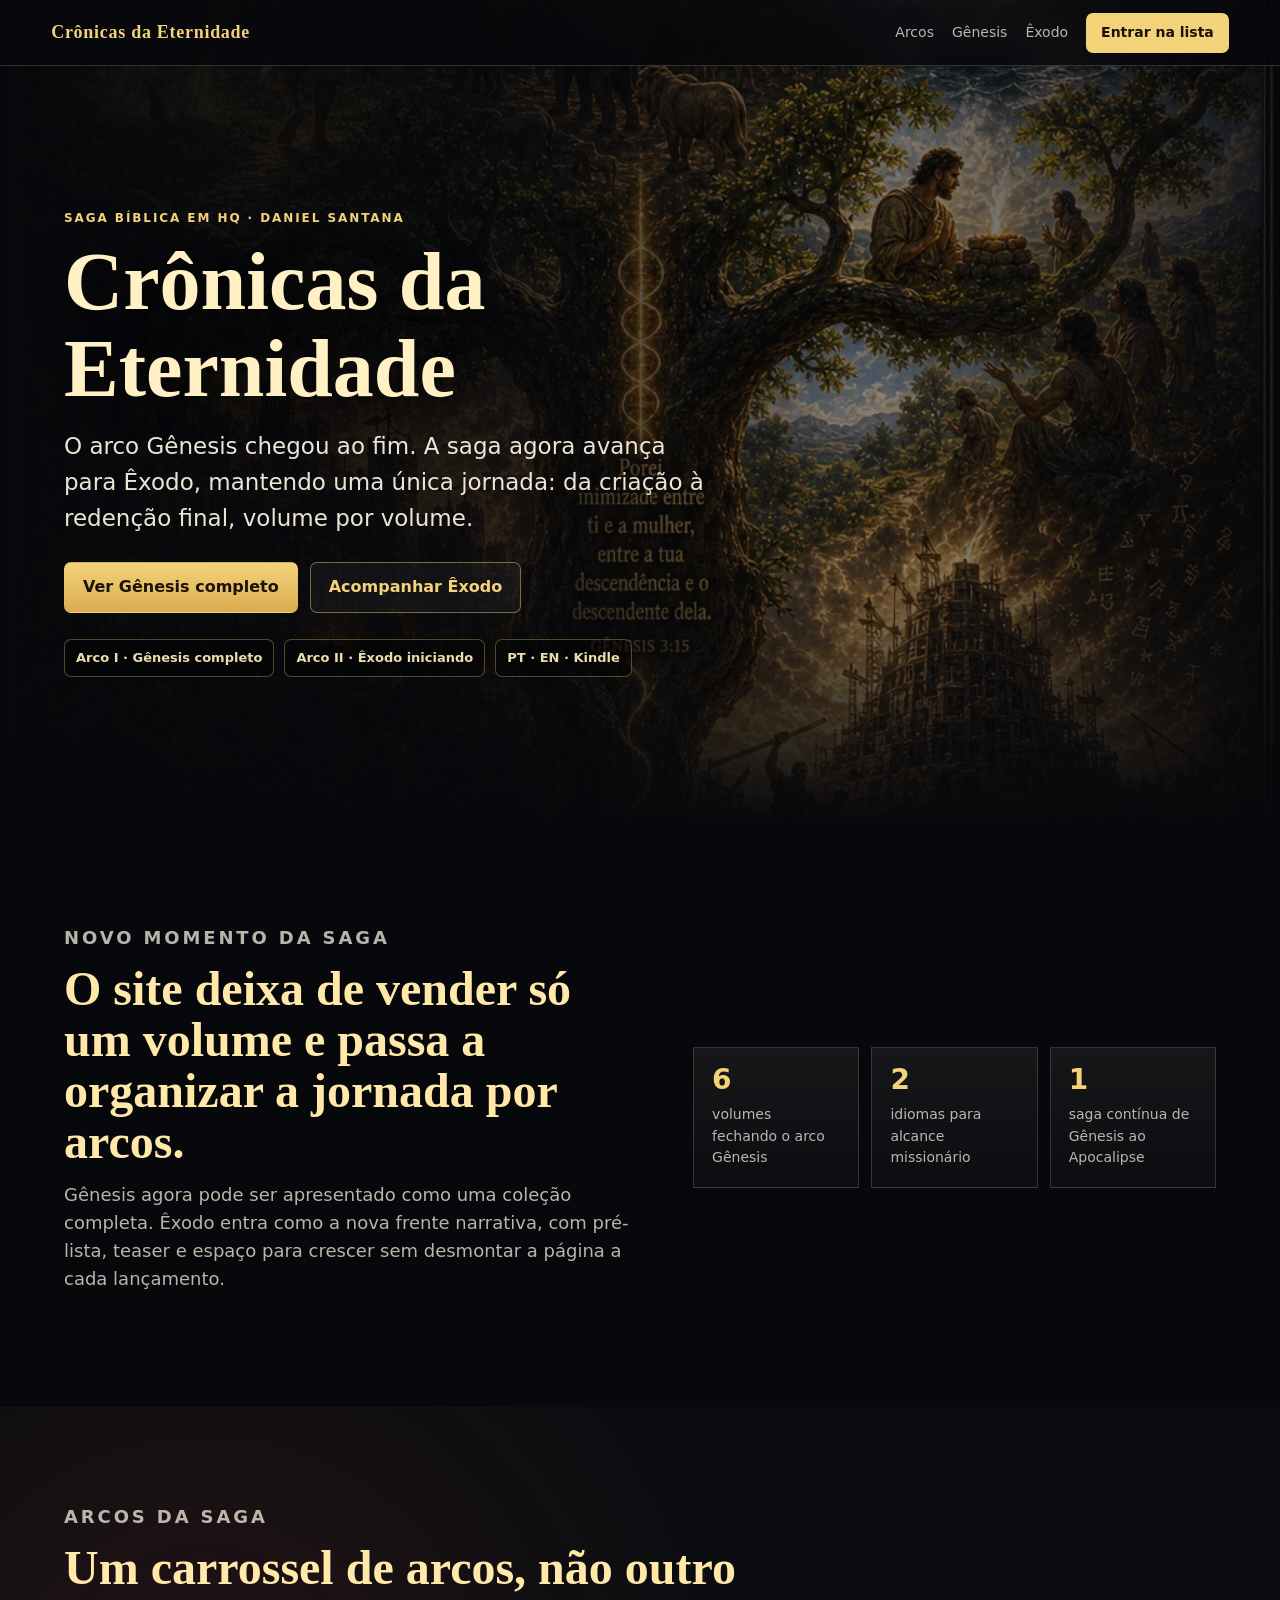
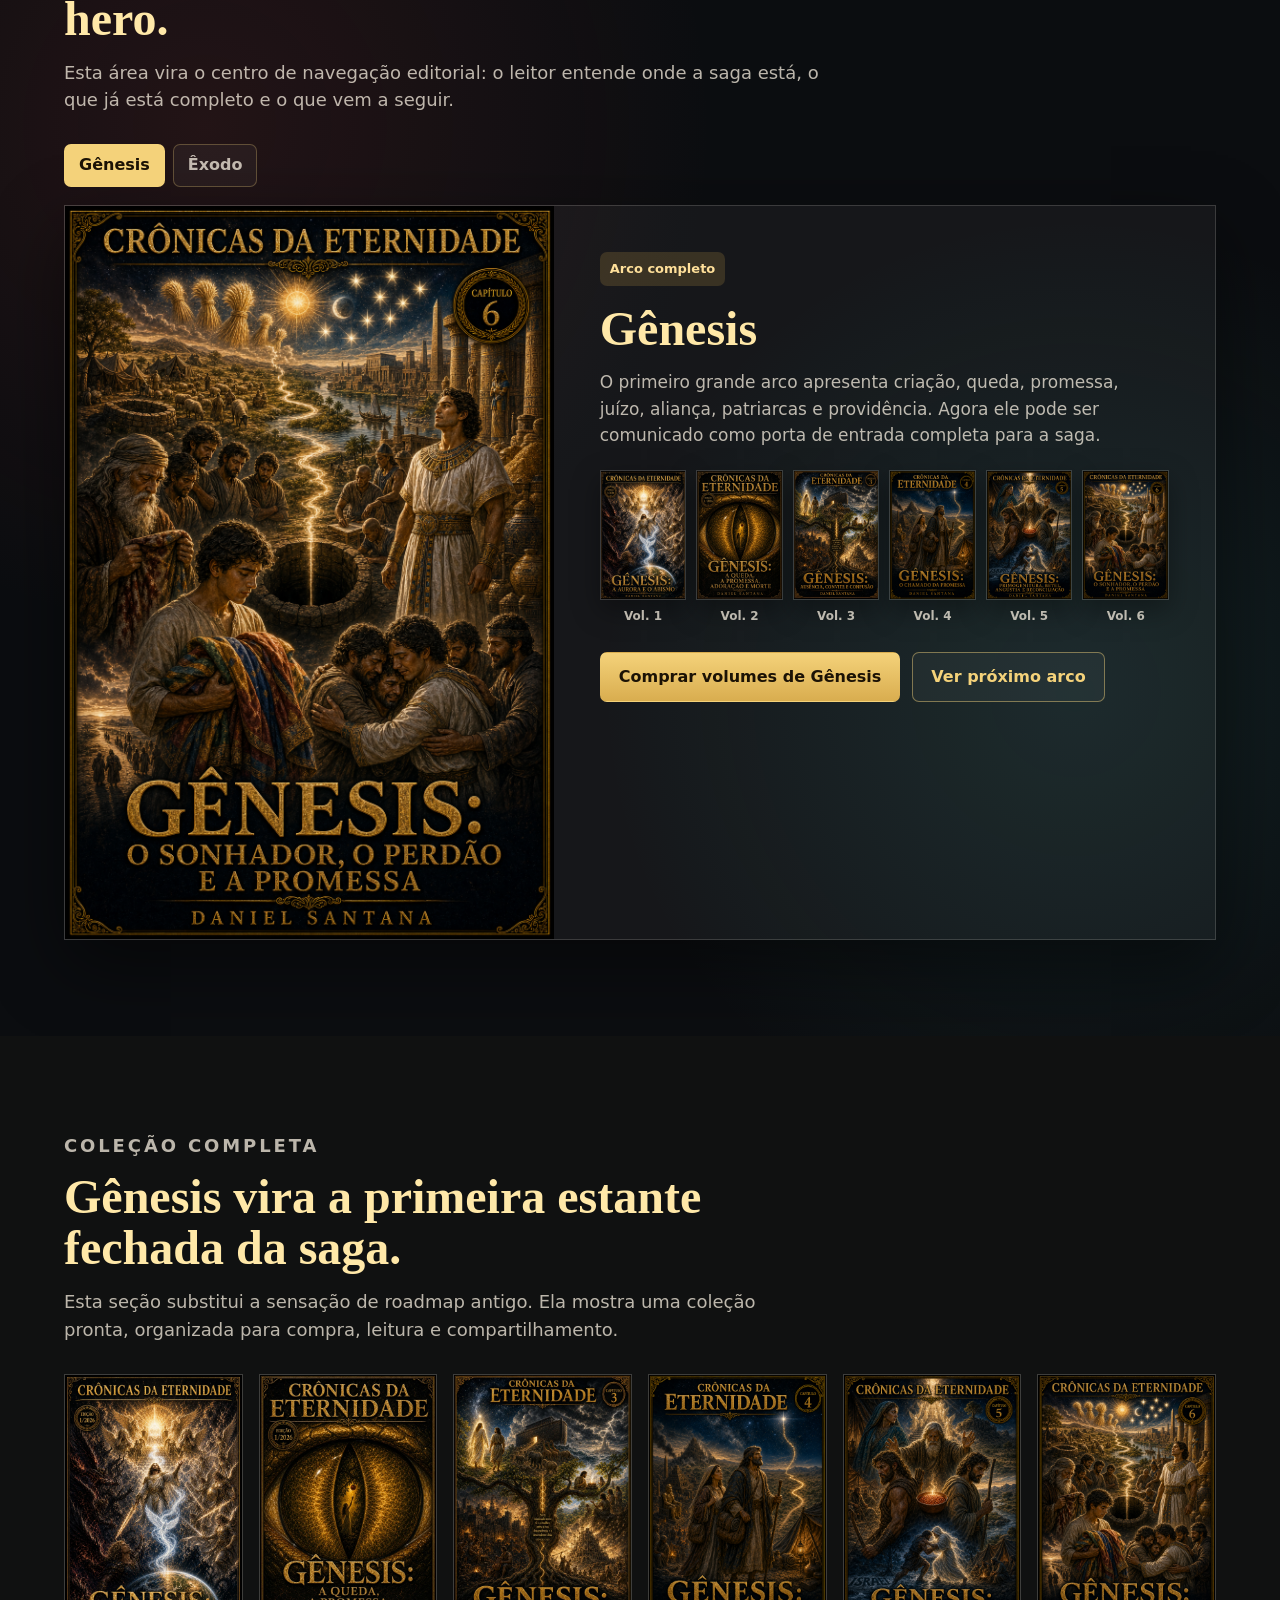
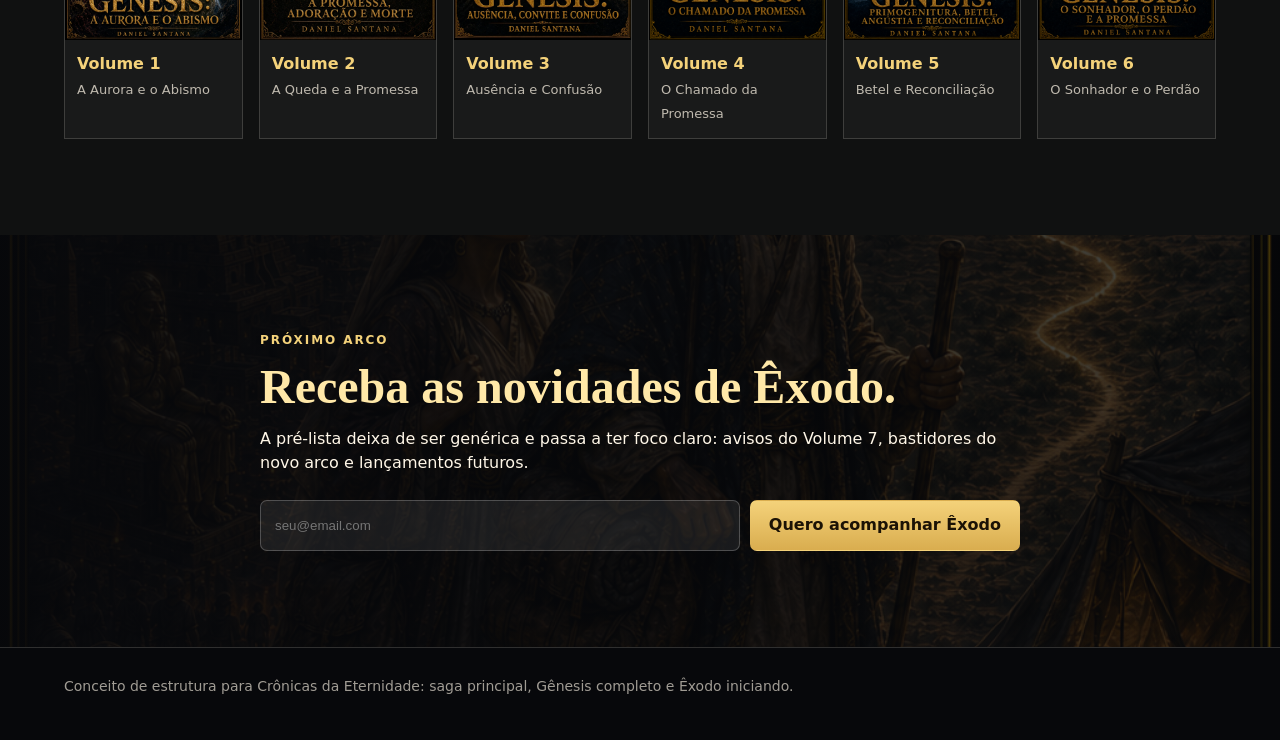
==== index-conceito-exodo.html @ 734d9f22 "Adiciona plano do site oficial e conceito do arco Exodo" ====
<!doctype html>
<html lang="pt-BR">
  <head>
    <meta charset="utf-8">
    <meta name="viewport" content="width=device-width, initial-scale=1">
    <title>Crônicas da Eternidade | Conceito Arco Êxodo</title>
    <style>
      :root {
        --ink: #07080b;
        --night: #111820;
        --panel: #151414;
        --paper: #fff7e8;
        --muted: rgba(255, 247, 232, 0.72);
        --line: rgba(255, 247, 232, 0.16);
        --gold: #d9ad4f;
        --gold-2: #f4d27a;
        --red: #8f3131;
        --teal: #3f9a96;
        --blue: #3f7db3;
        --shadow: 0 26px 70px rgba(0, 0, 0, 0.48);
      }

      * { box-sizing: border-box; }
      html { scroll-behavior: smooth; }
      body {
        margin: 0;
        background: var(--ink);
        color: var(--paper);
        font-family: Inter, ui-sans-serif, system-ui, -apple-system, BlinkMacSystemFont, "Segoe UI", sans-serif;
        line-height: 1.55;
      }
      img { display: block; max-width: 100%; }
      a { color: inherit; text-decoration: none; }
      button { font: inherit; }

      .nav {
        position: fixed;
        inset: 0 0 auto;
        z-index: 20;
        display: flex;
        align-items: center;
        justify-content: space-between;
        min-height: 66px;
        padding: 12px clamp(18px, 4vw, 52px);
        background: rgba(7, 8, 11, 0.82);
        border-bottom: 1px solid var(--line);
        backdrop-filter: blur(14px);
      }
      .brand {
        color: var(--gold-2);
        font-family: Georgia, "Times New Roman", serif;
        font-size: 18px;
        font-weight: 800;
        letter-spacing: 0.04em;
      }
      .nav-links {
        display: flex;
        align-items: center;
        gap: 18px;
        color: var(--muted);
        font-size: 14px;
      }
      .nav-links a:last-child {
        min-height: 40px;
        padding: 9px 15px;
        border-radius: 7px;
        background: var(--gold-2);
        color: #1b1205;
        font-weight: 850;
      }

      .button {
        display: inline-flex;
        align-items: center;
        justify-content: center;
        min-height: 48px;
        padding: 12px 18px;
        border: 1px solid transparent;
        border-radius: 7px;
        font-weight: 850;
      }
      .button-primary {
        background: linear-gradient(180deg, var(--gold-2), var(--gold));
        color: #1b1205;
      }
      .button-secondary {
        border-color: rgba(244, 210, 122, 0.45);
        color: var(--gold-2);
        background: rgba(255, 255, 255, 0.04);
      }

      .hero {
        position: relative;
        min-height: 92vh;
        display: grid;
        align-items: center;
        overflow: hidden;
        padding: 112px clamp(18px, 5vw, 72px) 54px;
        background:
          linear-gradient(90deg, rgba(7, 8, 11, 0.98) 0%, rgba(7, 8, 11, 0.88) 36%, rgba(7, 8, 11, 0.42) 68%, rgba(7, 8, 11, 0.84) 100%),
          url("assets/vol3-capa.webp") center right / cover no-repeat;
      }
      .hero::after {
        content: "";
        position: absolute;
        inset: auto 0 0;
        height: 32%;
        background: linear-gradient(0deg, var(--ink), transparent);
        pointer-events: none;
      }
      .hero-inner {
        position: relative;
        z-index: 1;
        width: min(760px, 100%);
      }
      .kicker, .eyebrow {
        margin: 0 0 12px;
        color: var(--gold-2);
        font-size: 12px;
        font-weight: 850;
        letter-spacing: 0.16em;
        text-transform: uppercase;
      }
      h1, h2, h3, p { margin-top: 0; }
      h1, h2 {
        font-family: Georgia, "Times New Roman", serif;
        line-height: 1.06;
        letter-spacing: 0;
      }
      h1 {
        max-width: 720px;
        margin-bottom: 16px;
        font-size: clamp(42px, 7vw, 82px);
        color: #fff1c4;
        text-shadow: 0 10px 36px rgba(0, 0, 0, 0.72);
      }
      h2 {
        margin-bottom: 14px;
        font-size: clamp(29px, 4vw, 48px);
        color: #ffe8a8;
      }
      h3 {
        margin-bottom: 8px;
        color: #ffe09a;
        font-size: 21px;
      }
      .hero-copy {
        max-width: 650px;
        color: rgba(255, 247, 232, 0.92);
        font-size: clamp(18px, 2vw, 23px);
      }
      .hero-actions, .section-actions {
        display: flex;
        flex-wrap: wrap;
        gap: 12px;
        margin-top: 26px;
      }
      .badges {
        display: flex;
        flex-wrap: wrap;
        gap: 10px;
        margin-top: 26px;
      }
      .badge {
        padding: 8px 11px;
        border: 1px solid rgba(244, 210, 122, 0.32);
        border-radius: 7px;
        background: rgba(0, 0, 0, 0.34);
        color: rgba(255, 239, 188, 0.92);
        font-size: 13px;
        font-weight: 800;
      }

      section {
        padding: clamp(58px, 8vw, 96px) clamp(18px, 5vw, 72px);
      }
      .section-inner {
        width: min(1180px, 100%);
        margin: 0 auto;
      }
      .intro-grid {
        display: grid;
        grid-template-columns: 1.05fr 0.95fr;
        gap: clamp(24px, 4vw, 54px);
        align-items: center;
      }
      .intro-text p {
        max-width: 680px;
        color: var(--muted);
        font-size: 18px;
      }
      .milestone {
        display: grid;
        grid-template-columns: repeat(3, minmax(0, 1fr));
        gap: 12px;
      }
      .milestone div {
        min-height: 132px;
        padding: 18px;
        border: 1px solid var(--line);
        background: linear-gradient(180deg, rgba(255,255,255,0.06), rgba(255,255,255,0.02));
      }
      .milestone strong {
        display: block;
        color: var(--gold-2);
        font-size: 28px;
        line-height: 1;
      }
      .milestone span {
        display: block;
        margin-top: 10px;
        color: var(--muted);
        font-size: 14px;
      }

      .arcs {
        background:
          radial-gradient(circle at 16% 26%, rgba(143, 49, 49, 0.18), transparent 36%),
          radial-gradient(circle at 84% 72%, rgba(63, 154, 150, 0.14), transparent 34%),
          #0b0d10;
      }
      .section-heading {
        max-width: 760px;
        margin-bottom: 30px;
      }
      .section-heading p {
        color: var(--muted);
        font-size: 18px;
      }
      .arc-tabs {
        display: flex;
        gap: 8px;
        margin-bottom: 18px;
      }
      .arc-tab {
        min-height: 42px;
        padding: 8px 14px;
        border: 1px solid rgba(244, 210, 122, 0.28);
        border-radius: 7px;
        background: rgba(255, 255, 255, 0.04);
        color: var(--muted);
        cursor: pointer;
        font-weight: 850;
      }
      .arc-tab.is-active {
        background: var(--gold-2);
        color: #1b1205;
      }
      .arc-panel {
        display: none;
        border: 1px solid var(--line);
        background: rgba(255, 255, 255, 0.045);
        box-shadow: var(--shadow);
      }
      .arc-panel.is-active {
        display: grid;
        grid-template-columns: 0.85fr 1.15fr;
      }
      .arc-cover {
        min-height: 520px;
        background: #0e1117;
        overflow: hidden;
      }
      .arc-cover img {
        width: 100%;
        height: 100%;
        object-fit: cover;
      }
      .exodus-art {
        min-height: 100%;
        display: grid;
        align-content: end;
        padding: 28px;
        background:
          linear-gradient(180deg, transparent 0%, rgba(7,8,11,0.84) 80%),
          radial-gradient(circle at 50% 24%, rgba(244,210,122,0.3), transparent 18%),
          linear-gradient(145deg, #2d1212 0%, #121820 46%, #0b3135 100%);
      }
      .exodus-art strong {
        color: #fff1c4;
        font-family: Georgia, "Times New Roman", serif;
        font-size: clamp(36px, 5vw, 70px);
        line-height: 0.98;
      }
      .exodus-art span {
        max-width: 360px;
        color: rgba(255, 247, 232, 0.78);
      }
      .arc-copy {
        padding: clamp(24px, 4vw, 46px);
      }
      .arc-status {
        display: inline-flex;
        margin-bottom: 18px;
        padding: 7px 10px;
        border-radius: 7px;
        background: rgba(63, 154, 150, 0.18);
        color: #a7e6df;
        font-size: 13px;
        font-weight: 850;
      }
      .arc-status.complete {
        background: rgba(217, 173, 79, 0.18);
        color: #ffe09a;
      }
      .arc-copy p {
        color: var(--muted);
        font-size: 17px;
      }
      .volume-strip {
        display: grid;
        grid-template-columns: repeat(6, minmax(0, 1fr));
        gap: 10px;
        margin-top: 22px;
      }
      .volume-mini {
        min-width: 0;
      }
      .volume-mini img {
        width: 100%;
        aspect-ratio: 2 / 3;
        object-fit: cover;
        border: 1px solid rgba(255, 247, 232, 0.16);
        box-shadow: 0 10px 26px rgba(0, 0, 0, 0.34);
      }
      .volume-mini span {
        display: block;
        margin-top: 7px;
        color: rgba(255, 247, 232, 0.72);
        font-size: 12px;
        font-weight: 800;
        text-align: center;
      }

      .roadmap-grid {
        display: grid;
        grid-template-columns: repeat(3, minmax(0, 1fr));
        gap: 16px;
      }
      .roadmap-card {
        min-height: 235px;
        padding: 22px;
        border: 1px solid var(--line);
        background: rgba(255,255,255,0.045);
      }
      .roadmap-card strong {
        color: var(--gold-2);
        font-size: 13px;
        letter-spacing: 0.12em;
        text-transform: uppercase;
      }
      .roadmap-card p { color: var(--muted); }

      .collection {
        background: #101111;
      }
      .shelf {
        display: grid;
        grid-template-columns: repeat(6, minmax(120px, 1fr));
        gap: 16px;
      }
      .book {
        border: 1px solid var(--line);
        background: rgba(255,255,255,0.04);
      }
      .book img {
        width: 100%;
        aspect-ratio: 2 / 3;
        object-fit: cover;
      }
      .book div {
        padding: 12px;
      }
      .book strong {
        display: block;
        color: var(--gold-2);
      }
      .book span {
        color: var(--muted);
        font-size: 13px;
      }

      .prelist {
        background:
          linear-gradient(90deg, rgba(7,8,11,0.94), rgba(7,8,11,0.74)),
          url("assets/vol4-capa.png") center / cover no-repeat;
      }
      .prelist-box {
        max-width: 760px;
      }
      .email-row {
        display: grid;
        grid-template-columns: 1fr auto;
        gap: 10px;
        margin-top: 24px;
      }
      input {
        min-height: 50px;
        width: 100%;
        border: 1px solid rgba(255,255,255,0.22);
        border-radius: 7px;
        background: rgba(255,255,255,0.08);
        color: var(--paper);
        padding: 0 14px;
      }

      footer {
        padding: 28px clamp(18px, 5vw, 72px);
        border-top: 1px solid var(--line);
        color: rgba(255, 247, 232, 0.62);
        font-size: 14px;
      }

      @media (max-width: 900px) {
        .nav-links a:not(:last-child) { display: none; }
        .intro-grid, .arc-panel.is-active { grid-template-columns: 1fr; }
        .arc-cover { min-height: 420px; }
        .roadmap-grid { grid-template-columns: 1fr; }
        .shelf, .volume-strip {
          display: flex;
          overflow-x: auto;
          padding-bottom: 10px;
          scroll-snap-type: x mandatory;
        }
        .book, .volume-mini {
          min-width: 148px;
          scroll-snap-align: start;
        }
        .email-row { grid-template-columns: 1fr; }
      }
    </style>
  </head>
  <body>
    <nav class="nav" aria-label="Navegação principal">
      <a class="brand" href="#topo">Crônicas da Eternidade</a>
      <div class="nav-links">
        <a href="#arcos">Arcos</a>
        <a href="#genesis">Gênesis</a>
        <a href="#exodo">Êxodo</a>
        <a href="#exodo">Entrar na lista</a>
      </div>
    </nav>

    <header class="hero" id="topo">
      <div class="hero-inner">
        <p class="kicker">Saga bíblica em HQ · Daniel Santana</p>
        <h1>Crônicas da Eternidade</h1>
        <p class="hero-copy">
          O arco Gênesis chegou ao fim. A saga agora avança para Êxodo, mantendo
          uma única jornada: da criação à redenção final, volume por volume.
        </p>
        <div class="hero-actions">
          <a class="button button-primary" href="#genesis">Ver Gênesis completo</a>
          <a class="button button-secondary" href="#exodo">Acompanhar Êxodo</a>
        </div>
        <div class="badges">
          <span class="badge">Arco I · Gênesis completo</span>
          <span class="badge">Arco II · Êxodo iniciando</span>
          <span class="badge">PT · EN · Kindle</span>
        </div>
      </div>
    </header>

    <main>
      <section>
        <div class="section-inner intro-grid">
          <div class="intro-text">
            <p class="eyebrow">Novo momento da saga</p>
            <h2>O site deixa de vender só um volume e passa a organizar a jornada por arcos.</h2>
            <p>
              Gênesis agora pode ser apresentado como uma coleção completa. Êxodo
              entra como a nova frente narrativa, com pré-lista, teaser e espaço
              para crescer sem desmontar a página a cada lançamento.
            </p>
          </div>
          <div class="milestone" aria-label="Resumo da saga">
            <div>
              <strong>6</strong>
              <span>volumes fechando o arco Gênesis</span>
            </div>
            <div>
              <strong>2</strong>
              <span>idiomas para alcance missionário</span>
            </div>
            <div>
              <strong>1</strong>
              <span>saga contínua de Gênesis ao Apocalipse</span>
            </div>
          </div>
        </div>
      </section>

      <section class="arcs" id="arcos">
        <div class="section-inner">
          <div class="section-heading">
            <p class="eyebrow">Arcos da saga</p>
            <h2>Um carrossel de arcos, não outro hero.</h2>
            <p>
              Esta área vira o centro de navegação editorial: o leitor entende
              onde a saga está, o que já está completo e o que vem a seguir.
            </p>
          </div>

          <div class="arc-tabs" role="tablist" aria-label="Selecionar arco">
            <button class="arc-tab is-active" type="button" data-arc-tab="genesis">Gênesis</button>
            <button class="arc-tab" type="button" data-arc-tab="exodo">Êxodo</button>
          </div>

          <article class="arc-panel is-active" data-arc-panel="genesis" id="genesis">
            <div class="arc-cover">
              <img src="assets/vol6-capa.png" alt="Capa do Volume 6 de Crônicas da Eternidade">
            </div>
            <div class="arc-copy">
              <span class="arc-status complete">Arco completo</span>
              <h2>Gênesis</h2>
              <p>
                O primeiro grande arco apresenta criação, queda, promessa,
                juízo, aliança, patriarcas e providência. Agora ele pode ser
                comunicado como porta de entrada completa para a saga.
              </p>
              <div class="volume-strip" aria-label="Volumes do arco Gênesis">
                <div class="volume-mini"><img src="assets/vol1-capa-pt.webp" alt="Volume 1"><span>Vol. 1</span></div>
                <div class="volume-mini"><img src="assets/vol2-capa.webp" alt="Volume 2"><span>Vol. 2</span></div>
                <div class="volume-mini"><img src="assets/vol3-capa.webp" alt="Volume 3"><span>Vol. 3</span></div>
                <div class="volume-mini"><img src="assets/vol4-capa.png" alt="Volume 4"><span>Vol. 4</span></div>
                <div class="volume-mini"><img src="assets/vol5-capa.png" alt="Volume 5"><span>Vol. 5</span></div>
                <div class="volume-mini"><img src="assets/vol6-capa.png" alt="Volume 6"><span>Vol. 6</span></div>
              </div>
              <div class="section-actions">
                <a class="button button-primary" href="#colecao-genesis">Comprar volumes de Gênesis</a>
                <a class="button button-secondary" href="#exodo">Ver próximo arco</a>
              </div>
            </div>
          </article>

          <article class="arc-panel" data-arc-panel="exodo" id="exodo">
            <div class="arc-cover">
              <div class="exodus-art">
                <strong>Êxodo</strong>
                <span>Chamado, libertação, deserto, aliança e presença divina.</span>
              </div>
            </div>
            <div class="arc-copy">
              <span class="arc-status">Novo arco iniciando</span>
              <h2>Êxodo</h2>
              <p>
                Depois da formação da família da promessa, a saga entra no arco
                da libertação. Esta seção pode receber a capa do Volume 7 assim
                que estiver pronta, sem alterar a estrutura principal do site.
              </p>
              <div class="roadmap-grid">
                <div class="roadmap-card">
                  <strong>Volume 7</strong>
                  <h3>O chamado do libertador</h3>
                  <p>Teaser para Moisés, escravidão, sarça ardente e confronto inicial.</p>
                </div>
                <div class="roadmap-card">
                  <strong>Volume 8</strong>
                  <h3>Juízos e libertação</h3>
                  <p>Espaço reservado para pragas, Páscoa e saída do Egito.</p>
                </div>
                <div class="roadmap-card">
                  <strong>Volume 9</strong>
                  <h3>Deserto e aliança</h3>
                  <p>Monte Sinai, tabernáculo e formação do povo da aliança.</p>
                </div>
              </div>
              <div class="section-actions">
                <a class="button button-primary" href="#lista-exodo">Entrar na lista de Êxodo</a>
                <a class="button button-secondary" href="#colecao-genesis">Começar por Gênesis</a>
              </div>
            </div>
          </article>
        </div>
      </section>

      <section class="collection" id="colecao-genesis">
        <div class="section-inner">
          <div class="section-heading">
            <p class="eyebrow">Coleção completa</p>
            <h2>Gênesis vira a primeira estante fechada da saga.</h2>
            <p>
              Esta seção substitui a sensação de roadmap antigo. Ela mostra uma
              coleção pronta, organizada para compra, leitura e compartilhamento.
            </p>
          </div>
          <div class="shelf">
            <article class="book">
              <img src="assets/vol1-capa-pt.webp" alt="Volume 1">
              <div><strong>Volume 1</strong><span>A Aurora e o Abismo</span></div>
            </article>
            <article class="book">
              <img src="assets/vol2-capa.webp" alt="Volume 2">
              <div><strong>Volume 2</strong><span>A Queda e a Promessa</span></div>
            </article>
            <article class="book">
              <img src="assets/vol3-capa.webp" alt="Volume 3">
              <div><strong>Volume 3</strong><span>Ausência e Confusão</span></div>
            </article>
            <article class="book">
              <img src="assets/vol4-capa.png" alt="Volume 4">
              <div><strong>Volume 4</strong><span>O Chamado da Promessa</span></div>
            </article>
            <article class="book">
              <img src="assets/vol5-capa.png" alt="Volume 5">
              <div><strong>Volume 5</strong><span>Betel e Reconciliação</span></div>
            </article>
            <article class="book">
              <img src="assets/vol6-capa.png" alt="Volume 6">
              <div><strong>Volume 6</strong><span>O Sonhador e o Perdão</span></div>
            </article>
          </div>
        </div>
      </section>

      <section class="prelist" id="lista-exodo">
        <div class="section-inner prelist-box">
          <p class="eyebrow">Próximo arco</p>
          <h2>Receba as novidades de Êxodo.</h2>
          <p>
            A pré-lista deixa de ser genérica e passa a ter foco claro: avisos
            do Volume 7, bastidores do novo arco e lançamentos futuros.
          </p>
          <form class="email-row">
            <input type="email" placeholder="seu@email.com" aria-label="Seu e-mail">
            <button class="button button-primary" type="submit">Quero acompanhar Êxodo</button>
          </form>
        </div>
      </section>
    </main>

    <footer>
      <p>Conceito de estrutura para Crônicas da Eternidade: saga principal, Gênesis completo e Êxodo iniciando.</p>
    </footer>

    <script>
      document.querySelectorAll("[data-arc-tab]").forEach((button) => {
        button.addEventListener("click", () => {
          const target = button.dataset.arcTab;
          document.querySelectorAll("[data-arc-tab]").forEach((tab) => {
            tab.classList.toggle("is-active", tab === button);
          });
          document.querySelectorAll("[data-arc-panel]").forEach((panel) => {
            panel.classList.toggle("is-active", panel.dataset.arcPanel === target);
          });
        });
      });
    </script>
  </body>
</html>
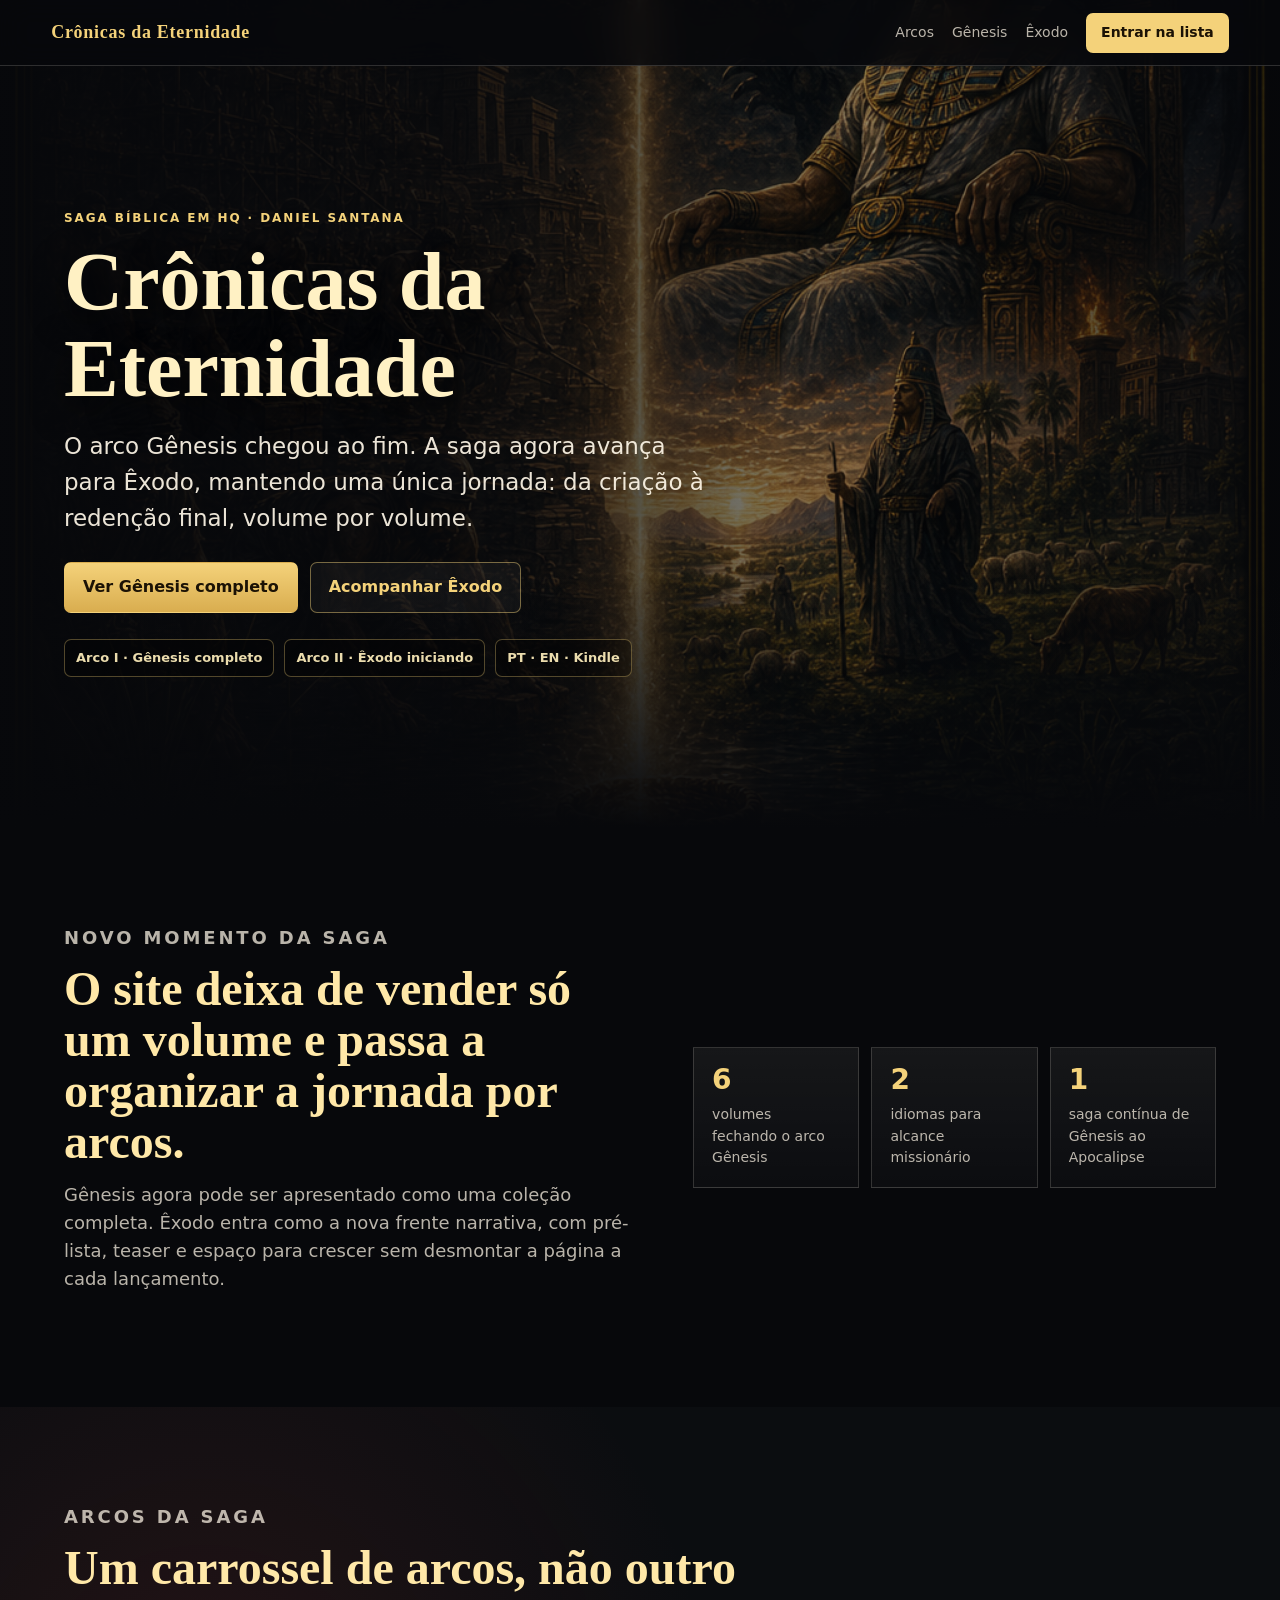
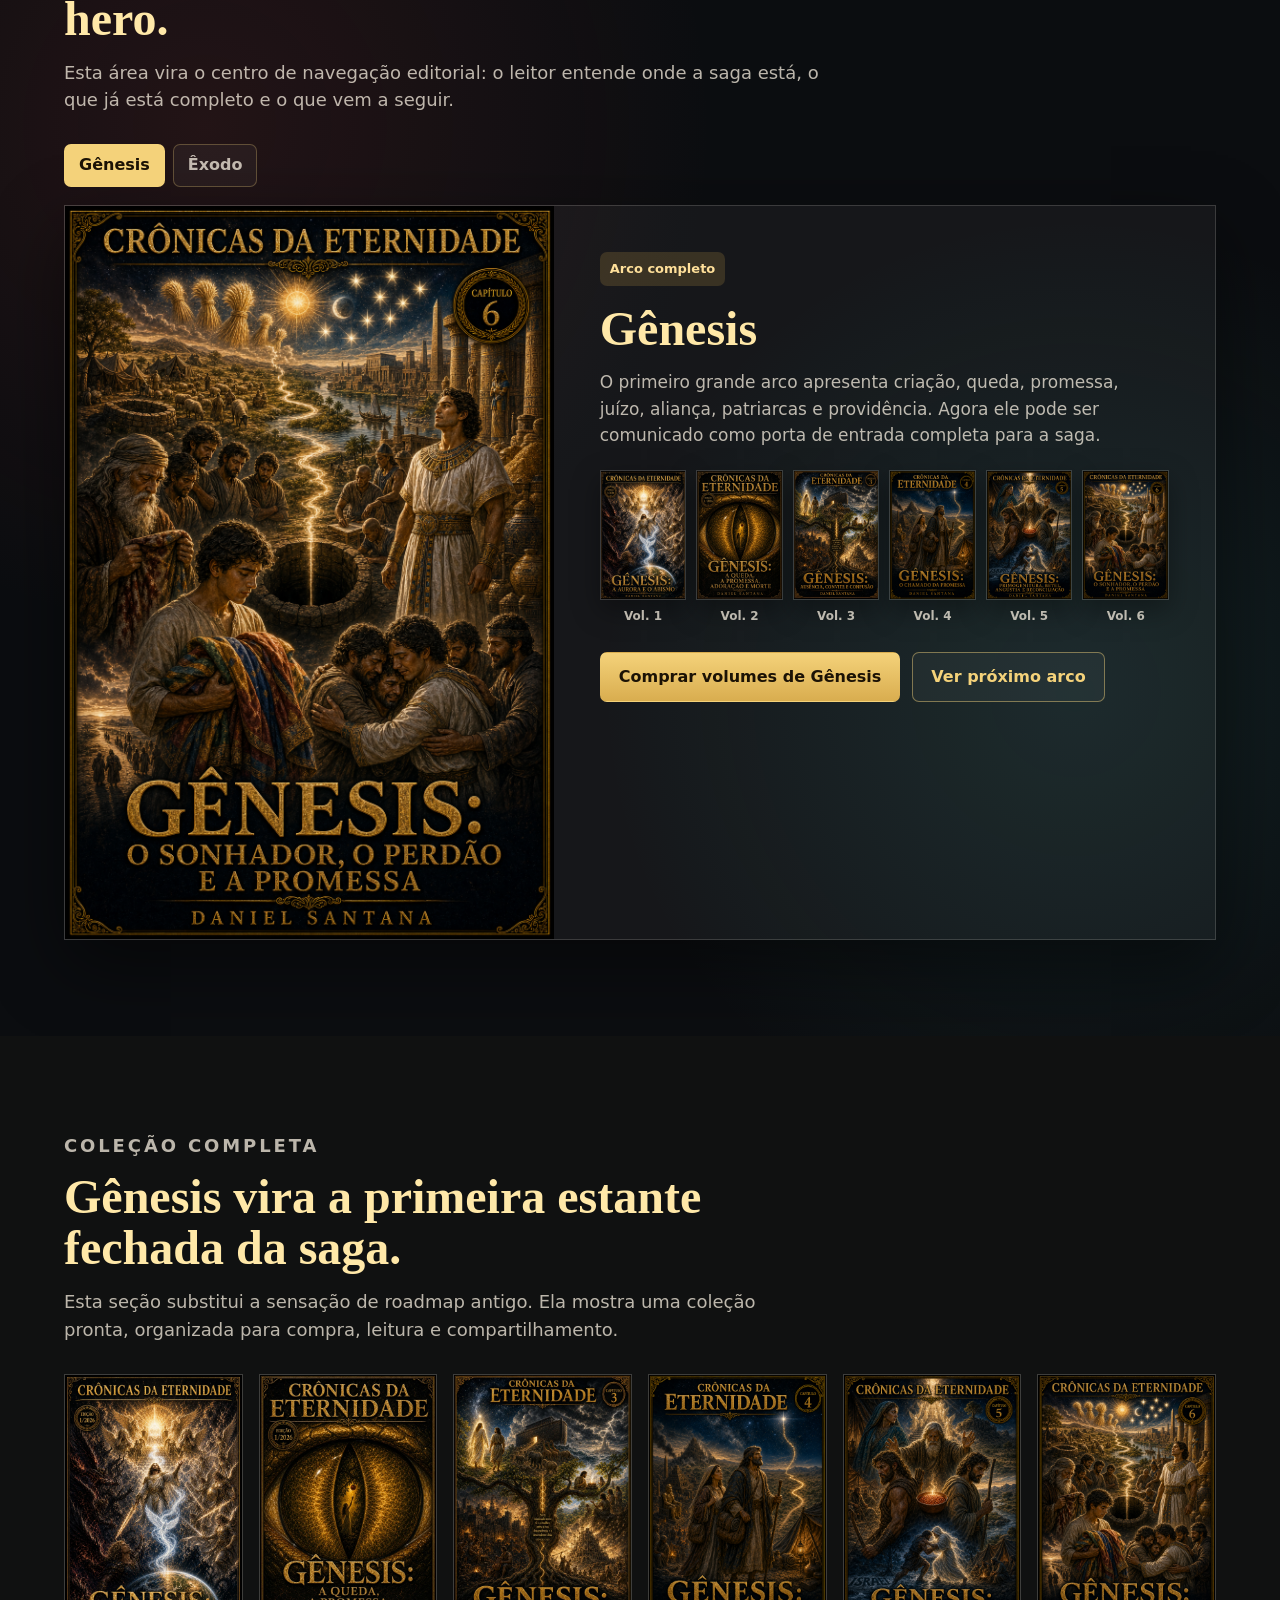
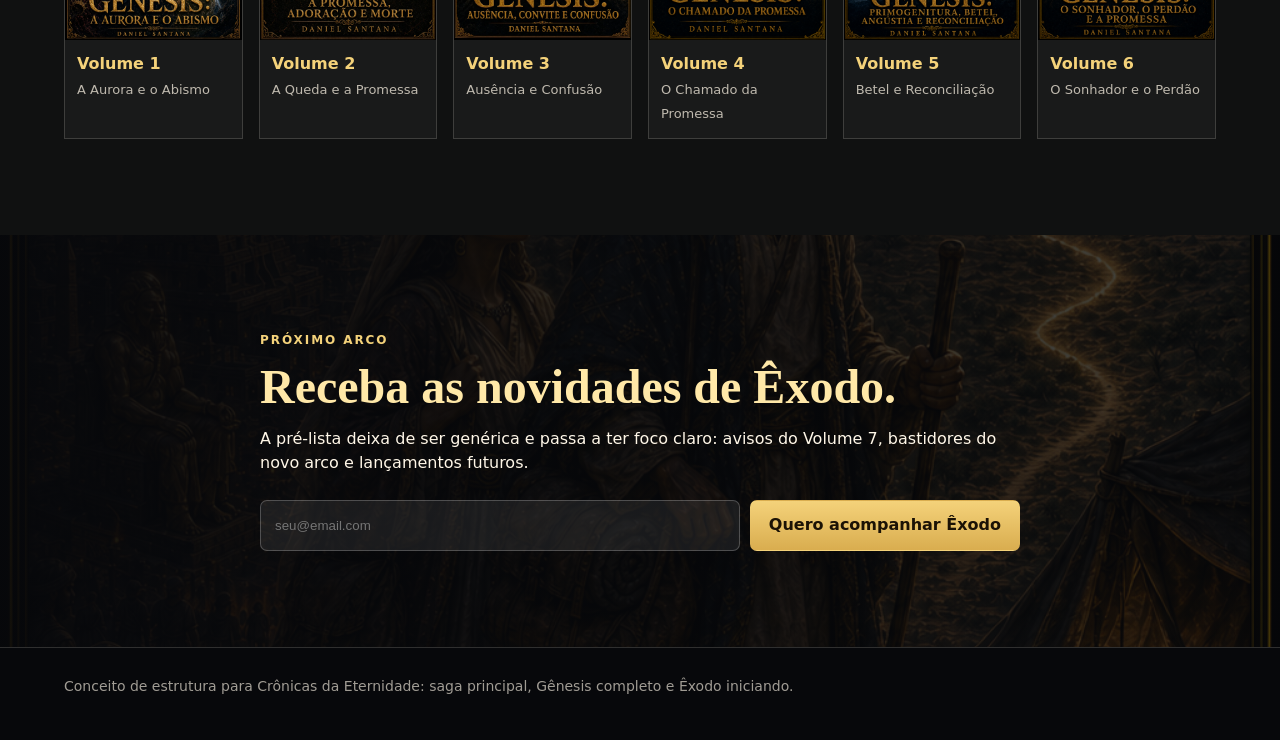
==== commit 87f8a94c: "Adiciona capas de Exodo e previa do volume 3" ====
--- a/index-conceito-exodo.html
+++ b/index-conceito-exodo.html
@@ -98,7 +98,7 @@
         padding: 112px clamp(18px, 5vw, 72px) 54px;
         background:
           linear-gradient(90deg, rgba(7, 8, 11, 0.98) 0%, rgba(7, 8, 11, 0.88) 36%, rgba(7, 8, 11, 0.42) 68%, rgba(7, 8, 11, 0.84) 100%),
-          url("assets/vol3-capa.webp") center right / cover no-repeat;
+          url("assets/vol7-capa.png") center right / cover no-repeat;
       }
       .hero::after {
         content: "";
@@ -342,6 +342,13 @@
         padding: 22px;
         border: 1px solid var(--line);
         background: rgba(255,255,255,0.045);
+      }
+      .roadmap-card img {
+        width: 100%;
+        aspect-ratio: 2 / 3;
+        object-fit: cover;
+        margin-bottom: 14px;
+        border: 1px solid rgba(255, 247, 232, 0.16);
       }
       .roadmap-card strong {
         color: var(--gold-2);
@@ -535,34 +542,34 @@
 
           <article class="arc-panel" data-arc-panel="exodo" id="exodo">
             <div class="arc-cover">
-              <div class="exodus-art">
-                <strong>Êxodo</strong>
-                <span>Chamado, libertação, deserto, aliança e presença divina.</span>
-              </div>
+              <img src="assets/vol7-capa.png" alt="Capa do Volume 7 de Crônicas da Eternidade">
             </div>
             <div class="arc-copy">
               <span class="arc-status">Novo arco iniciando</span>
               <h2>Êxodo</h2>
               <p>
                 Depois da formação da família da promessa, a saga entra no arco
-                da libertação. Esta seção pode receber a capa do Volume 7 assim
-                que estiver pronta, sem alterar a estrutura principal do site.
+                da libertação. As primeiras capas de Êxodo já podem funcionar
+                como sinal visual do novo momento da série.
               </p>
               <div class="roadmap-grid">
                 <div class="roadmap-card">
+                  <img src="assets/vol7-capa.png" alt="Capa do Volume 7 em português">
                   <strong>Volume 7</strong>
-                  <h3>O chamado do libertador</h3>
-                  <p>Teaser para Moisés, escravidão, sarça ardente e confronto inicial.</p>
+                  <h3>Primeiro volume de Êxodo</h3>
+                  <p>Capa em português adicionada ao acervo visual do site.</p>
                 </div>
                 <div class="roadmap-card">
+                  <img src="assets/vol8-capa.png" alt="Capa do Volume 8 em português">
                   <strong>Volume 8</strong>
-                  <h3>Juízos e libertação</h3>
-                  <p>Espaço reservado para pragas, Páscoa e saída do Egito.</p>
+                  <h3>Segundo volume de Êxodo</h3>
+                  <p>Capa em português adicionada ao acervo visual do site.</p>
                 </div>
                 <div class="roadmap-card">
-                  <strong>Volume 9</strong>
-                  <h3>Deserto e aliança</h3>
-                  <p>Monte Sinai, tabernáculo e formação do povo da aliança.</p>
+                  <img src="assets/vol7-capa-en.png" alt="Volume 7 cover in English">
+                  <strong>EN edition</strong>
+                  <h3>English covers ready</h3>
+                  <p>As capas em inglês dos volumes 7 e 8 também já estão no projeto.</p>
                 </div>
               </div>
               <div class="section-actions">
